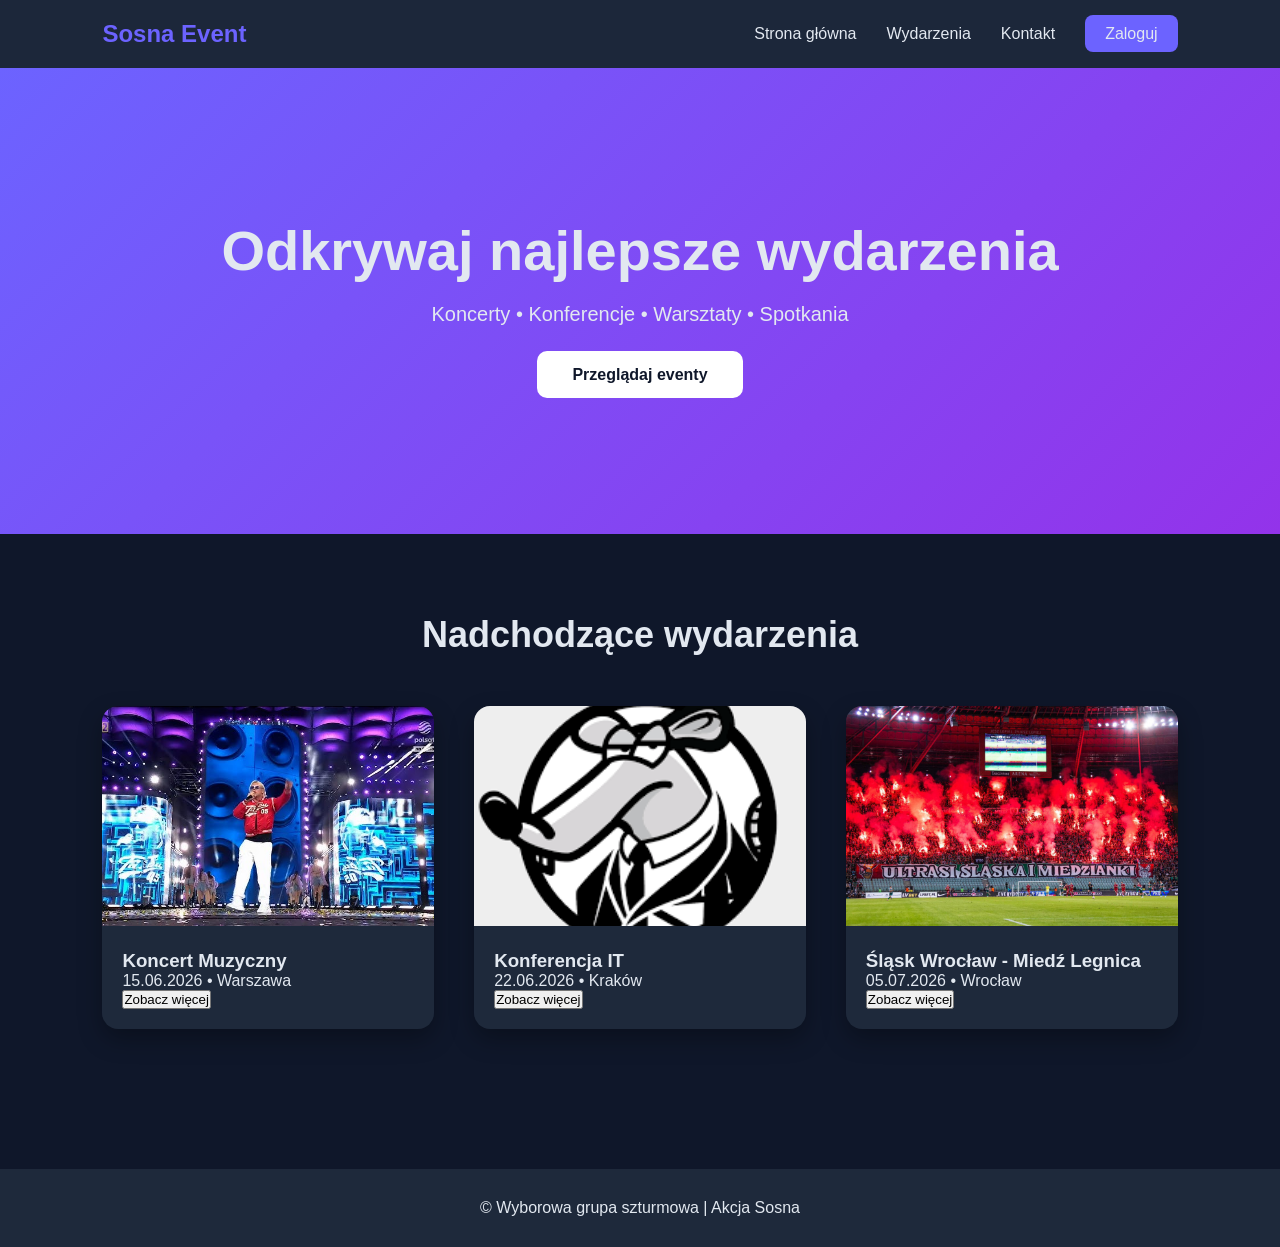
==== index.html @ f403d4d9 "Add files via upload" ====
<!DOCTYPE html>
<html lang="pl">
<head>
    <meta charset="UTF-8">
    <title>Sosna Event</title>
    <link rel="stylesheet" href="style.css">
</head>
<body>

<nav class="nawigacja">
    <div class="logo">Sosna Event</div>
    <ul class="linki-glowne">
        <li><a href="budowa.html">Strona główna</a></li>
        <li><a href="budowa.html">Wydarzenia</a></li>
        <li><a href="budowa.html">Kontakt</a></li>
        <li><a href="budowa.html" class="logowanie">Zaloguj</a></li>
    </ul>
</nav>

<section class="hero">
    <h1>Odkrywaj najlepsze wydarzenia</h1>
    <p>Koncerty • Konferencje • Warsztaty • Spotkania</p>
    <a href="budowa.html" class="glowne-eventy">Przeglądaj eventy</a>
</section>

<section class="eventy">
    <h2>Nadchodzące wydarzenia</h2>
    <div class="eventy-grid">
   
  <!-- tu sie wrzuci z bazy rzeczy ale mi sie nie chce narazie -->

        <div class="karty-eventowe">
            <img src="zdjecia/skolimek.jpg">
            <div class="eventy-info">
                <h3>Koncert Muzyczny</h3>
                <p>15.06.2026 • Warszawa</p>
                <button class="karta-wiecej">Zobacz więcej</button>
            </div>
        </div>

        <div class="karty-eventowe">
            <img src="zdjecia/rinki.jpg">
            <div class="eventy-info">
                <h3>Konferencja IT</h3>
                <p>22.06.2026 • Kraków</p>
                <button class="karty-wiecej">Zobacz więcej</button>
            </div>
        </div>

        <div class="karty-eventowe">
            <img src="zdjecia/cpjs.jpg">
            <div class="eventy-info">
                <h3>Śląsk Wrocław - Miedź Legnica</h3>
                <p>05.07.2026 • Wrocław</p>
                <button class="karta-wiecej">Zobacz więcej</button>
            </div>
        </div>

    </div>
</section>

<footer>
    <p>© Wyborowa grupa szturmowa | Akcja Sosna </p>
</footer>

</body>
</html>
---- style.css ----
:root {
    --primary: #6C63FF;
    --accent: #FF6584;
    --bg: #0F172A;
    --card: #1E293B;
    --text: #E2E8F0;
}

* {
    margin: 0;
    padding: 0;
    box-sizing: border-box;
}

body {
    font-family: 'Verdana', sans-serif;
    background: var(--bg);
    color: var(--text);
}



.nawigacja {
    display: flex;
    justify-content: space-between;
    align-items: center;
    padding: 20px 8%;
    background: rgba(30,41,59,0.95);
    backdrop-filter: blur(10px);
}

.logo {
    font-size: 24px;
    font-weight: 700;
    color: var(--primary);
    transition: 0.3s;
}

.logo:hover {
    transform: scale(1.1);
}

.linki-glowne {
    display: flex;
    gap: 30px;
    list-style: none;
}

.linki-glowne a {
    text-decoration: none;
    color: var(--text);
    font-weight: 500;
    position: relative;
    transition: 0.3s;
}

.linki-glowne a::after {
    content: "";
    position: absolute;
    left: 0;
    bottom: -5px;
    width: 0%;
    height: 2px;
    background: var(--primary);
    transition: 0.3s;
}

.linki-glowne a:hover {
    color: var(--primary);
}

.linki-glowne a:hover::after {
    width: 100%;
}



.hero {
    text-align: center;
    padding: 150px 10%;
    background: linear-gradient(135deg, #6C63FF, #9333EA);
}

.hero h1 {
    font-size: 56px;
    margin-bottom: 20px;
    transition: 0.4s;
}

.hero h1:hover {
    transform: scale(1.05);
}

.hero p {
    font-size: 20px;
    margin-bottom: 40px;
}

.glowne-eventy {
    padding: 15px 35px;
    background: white;
    color: #0F172A;
    text-decoration: none;
    border-radius: 10px;
    font-weight: 600;
    transition: 0.3s;
}

.glowne-eventy:hover {
    background: var(--accent);
    color: white;
    transform: translateY(-5px);
    box-shadow: 0 10px 20px rgba(0,0,0,0.3);
}



.eventy {
    padding: 80px 8%;
}

.eventy h2 {
    text-align: center;
    margin-bottom: 50px;
    font-size: 36px;
}

.eventy-grid {
    display: grid;
    grid-template-columns: repeat(auto-fit, minmax(280px, 1fr));
    gap: 40px;
}

.karty-eventowe {
    background: var(--card);
    border-radius: 16px;
    overflow: hidden;
    transition: 0.4s;
    box-shadow: 0 10px 25px rgba(0,0,0,0.3);
}

.karty-eventowe:hover {
    transform: translateY(-12px) scale(1.03);
    box-shadow: 0 20px 40px rgba(108,99,255,0.5);
}

.karty-eventowe img {
    width: 100%;
    height: 220px;
    object-fit: cover;
    transition: 0.4s;
}

.karty-eventowe:hover img {
    transform: scale(1.1);
}

.eventy-info {
    padding: 20px;
}

.logowanie {
    margin-top: 15px;
    padding: 10px 20px;
    border: none;
    border-radius: 8px;
    background: var(--primary);
    color: white;
    cursor: pointer;
    transition: 0.3s;
}

.logowanie:hover {
    background: var(--accent);
    transform: scale(1.1);
}



footer {
    text-align: center;
    padding: 30px;
    background: var(--card);
    margin-top: 60px;
}



@media (max-width: 768px) {
    .hero h1 {
        font-size: 36px;
    }

    .nawigacja {
        flex-direction: column;
        gap: 15px;
    }
}
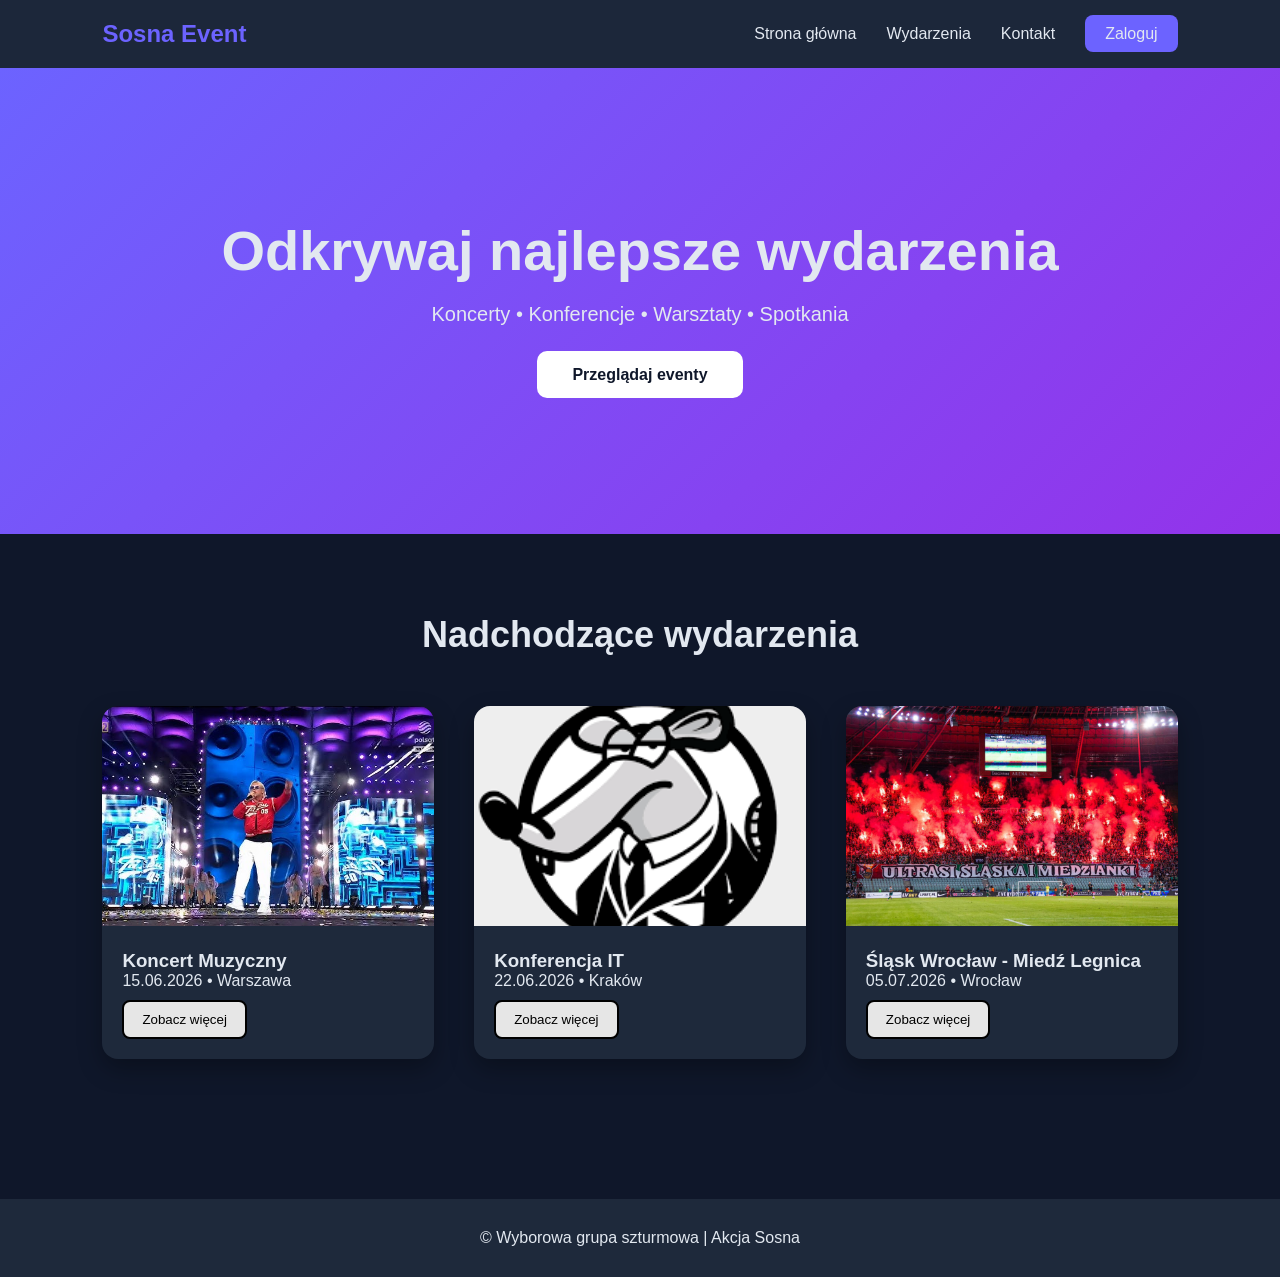
==== commit 53304ec9: "Update index.html" ====
--- a/index.html
+++ b/index.html
@@ -3,7 +3,7 @@
 <head>
     <meta charset="UTF-8">
     <title>Sosna Event</title>
-    <link rel="stylesheet" href="style.css">
+    <link rel="stylesheet" href="index_style.css">
 </head>
 <body>
 
@@ -43,7 +43,7 @@
             <div class="eventy-info">
                 <h3>Konferencja IT</h3>
                 <p>22.06.2026 • Kraków</p>
-                <button class="karty-wiecej">Zobacz więcej</button>
+                <button class="karta-wiecej">Zobacz więcej</button>
             </div>
         </div>
 
--- a/index_style.css
+++ b/index_style.css
@@ -0,0 +1,214 @@
+:root {
+    --primary: #6C63FF;
+    --accent: #FF6584;
+    --bg: #0F172A;
+    --card: #1E293B;
+    --text: #E2E8F0;
+}
+
+* {
+    margin: 0;
+    padding: 0;
+    box-sizing: border-box;
+}
+
+body {
+    font-family: 'Verdana', sans-serif;
+    background: var(--bg);
+    color: var(--text);
+}
+
+
+
+.nawigacja {
+    display: flex;
+    justify-content: space-between;
+    align-items: center;
+    padding: 20px 8%;
+    background: rgba(30,41,59,0.95);
+    backdrop-filter: blur(10px);
+}
+
+.logo {
+    font-size: 24px;
+    font-weight: 700;
+    color: var(--primary);
+    transition: 0.3s;
+}
+
+.logo:hover {
+    transform: scale(1.1);
+}
+
+.linki-glowne {
+    display: flex;
+    gap: 30px;
+    list-style: none;
+}
+
+.linki-glowne a {
+    text-decoration: none;
+    color: var(--text);
+    font-weight: 500;
+    position: relative;
+    transition: 0.3s;
+}
+
+.linki-glowne a::after {
+    content: "";
+    position: absolute;
+    left: 0;
+    bottom: -5px;
+    width: 0%;
+    height: 2px;
+    background: var(--primary);
+    transition: 0.3s;
+}
+
+.linki-glowne a:hover {
+    color: var(--primary);
+}
+
+.linki-glowne a:hover::after {
+    width: 100%;
+}
+
+
+
+.hero {
+    text-align: center;
+    padding: 150px 10%;
+    background: linear-gradient(135deg, #6C63FF, #9333EA);
+}
+
+.hero h1 {
+    font-size: 56px;
+    margin-bottom: 20px;
+    transition: 0.4s;
+}
+
+.hero h1:hover {
+    transform: scale(1.05);
+}
+
+.hero p {
+    font-size: 20px;
+    margin-bottom: 40px;
+}
+
+.glowne-eventy {
+    padding: 15px 35px;
+    background: white;
+    color: #0F172A;
+    text-decoration: none;
+    border-radius: 10px;
+    font-weight: 600;
+    transition: 0.3s;
+}
+
+.glowne-eventy:hover {
+    background: var(--accent);
+    color: white;
+    transform: translateY(-5px);
+    box-shadow: 0 10px 20px rgba(0,0,0,0.3);
+}
+
+
+
+.eventy {
+    padding: 80px 8%;
+}
+
+.eventy h2 {
+    text-align: center;
+    margin-bottom: 50px;
+    font-size: 36px;
+}
+
+.eventy-grid {
+    display: grid;
+    grid-template-columns: repeat(auto-fit, minmax(280px, 1fr));
+    gap: 40px;
+}
+
+.karty-eventowe {
+    background: var(--card);
+    border-radius: 16px;
+    overflow: hidden;
+    transition: 0.4s;
+    box-shadow: 0 10px 25px rgba(0,0,0,0.3);
+}
+
+.karty-eventowe:hover {
+    transform: translateY(-12px) scale(1.03);
+    box-shadow: 0 20px 40px rgba(108,99,255,0.5);
+}
+
+.karty-eventowe img {
+    width: 100%;
+    height: 220px;
+    object-fit: cover;
+    transition: 0.4s;
+}
+
+.karty-eventowe:hover img {
+    transform: scale(1.1);
+}
+
+.karta-wiecej{
+    margin-top:10px;
+    padding:10px 18px;
+
+    background:#e6e6e6;
+    border:2px solid black;
+    border-radius:8px;
+
+    cursor:pointer;
+    width:fit-content;
+}
+
+.karta-wiecej:hover{
+    background:#d6d6d6;
+}
+
+.eventy-info {
+    padding: 20px;
+}
+
+.logowanie {
+    margin-top: 15px;
+    padding: 10px 20px;
+    border: none;
+    border-radius: 8px;
+    background: var(--primary);
+    color: white;
+    cursor: pointer;
+    transition: 0.3s;
+}
+
+.logowanie:hover {
+    background: var(--accent);
+    transform: scale(1.1);
+}
+
+
+
+footer {
+    text-align: center;
+    padding: 30px;
+    background: var(--card);
+    margin-top: 60px;
+}
+
+
+
+@media (max-width: 768px) {
+    .hero h1 {
+        font-size: 36px;
+    }
+
+    .nawigacja {
+        flex-direction: column;
+        gap: 15px;
+    }
+}
